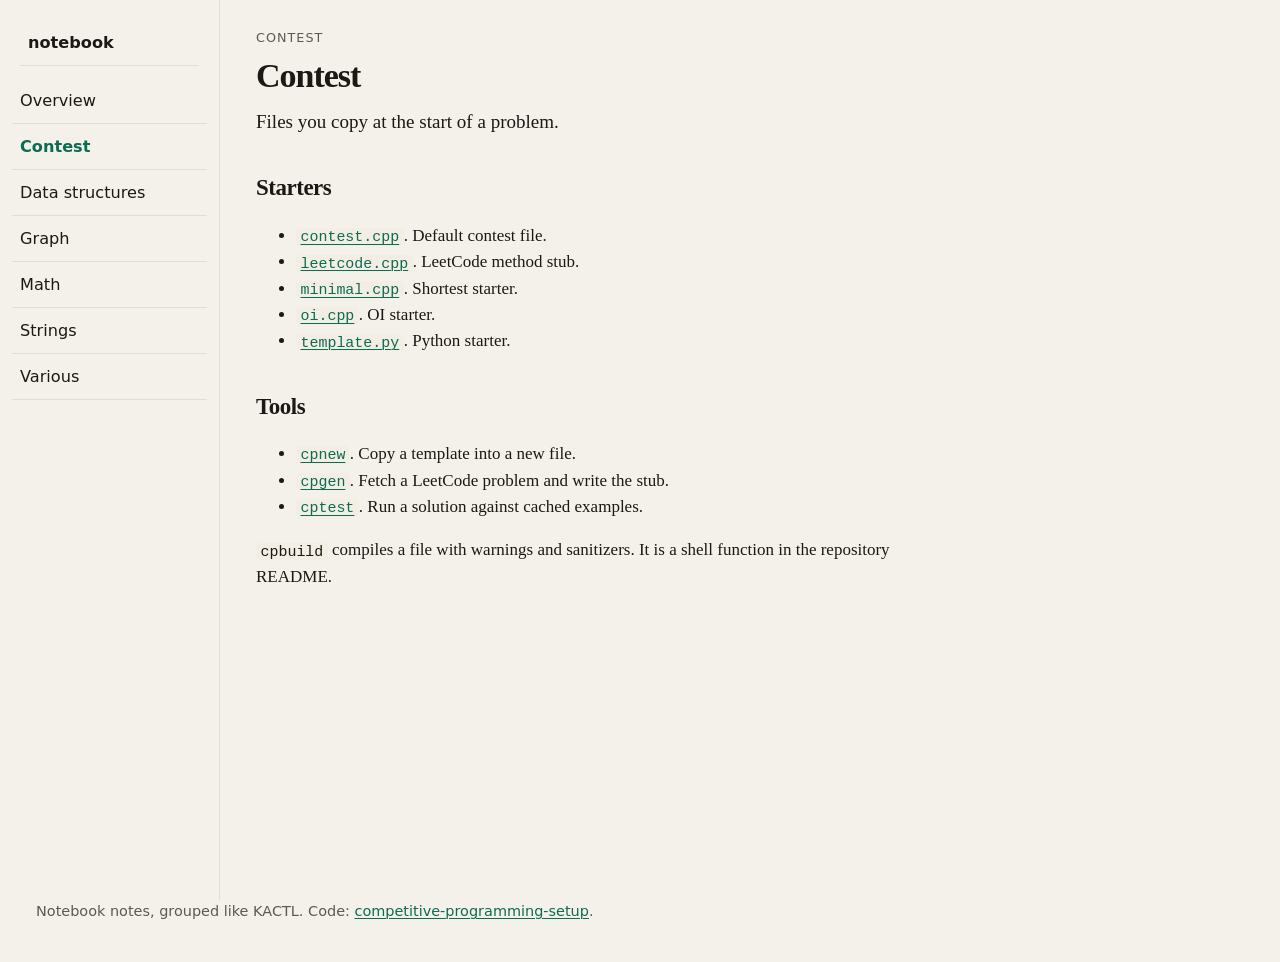
==== contest.html @ 5718ce4c "Group notebook topics like KACTL and tag each one with its level. Co-authored-by: Cursor <cursoragen" ====
<!DOCTYPE html>
<html lang="en">
<head>
<meta charset="utf-8">
<meta name="viewport" content="width=device-width, initial-scale=1">
<title>Contest — notebook</title>
<meta name="description" content="Starters and the cpnew, cpgen, and cptest tools.">
<link rel="stylesheet" href="style.css">
</head>
<body>
<a class="skip" href="#content">Skip to content</a>
<header class="top">
  <a class="brand" href="index.html">notebook</a>
  <label class="nav-button" for="nav-toggle">Menu</label>
</header>
<input id="nav-toggle" class="nav-toggle" type="checkbox">
<div class="layout">
<nav class="nav">
<a class="brand-desk" href="index.html">notebook</a><a href="index.html">Overview</a><a href="contest.html" aria-current="page">Contest</a><a href="data-structures.html">Data structures</a><a href="graph.html">Graph</a><a href="math.html">Math</a><a href="strings.html">Strings</a><a href="various.html">Various</a>
</nav>
<main id="content">
<p class="kicker">contest</p>
<h1>Contest</h1>
<p class="lede">Files you copy at the start of a problem.</p>
<h2>Starters</h2>
<ul>
<li><a href="https://github.com/lamng3/competitive-programming-setup/blob/main/templates/contest.cpp"><code>contest.cpp</code></a>. Default contest file.</li>
<li><a href="https://github.com/lamng3/competitive-programming-setup/blob/main/templates/leetcode.cpp"><code>leetcode.cpp</code></a>. LeetCode method stub.</li>
<li><a href="https://github.com/lamng3/competitive-programming-setup/blob/main/templates/minimal.cpp"><code>minimal.cpp</code></a>. Shortest starter.</li>
<li><a href="https://github.com/lamng3/competitive-programming-setup/blob/main/templates/oi.cpp"><code>oi.cpp</code></a>. OI starter.</li>
<li><a href="https://github.com/lamng3/competitive-programming-setup/blob/main/python/template.py"><code>template.py</code></a>. Python starter.</li>
</ul>
<h2>Tools</h2>
<ul>
<li><a href="https://github.com/lamng3/competitive-programming-setup/blob/main/tools/cpnew.py"><code>cpnew</code></a>. Copy a template into a new file.</li>
<li><a href="https://github.com/lamng3/competitive-programming-setup/blob/main/tools/cpgen.py"><code>cpgen</code></a>. Fetch a LeetCode problem and write the stub.</li>
<li><a href="https://github.com/lamng3/competitive-programming-setup/blob/main/tools/cptest.py"><code>cptest</code></a>. Run a solution against cached examples.</li>
</ul>
<p><code>cpbuild</code> compiles a file with warnings and sanitizers. It is a shell function in the repository README.</p>

</main>
</div>
<footer class="site">Notebook notes, grouped like KACTL. Code: <a href="https://github.com/lamng3/competitive-programming-setup">competitive-programming-setup</a>.</footer>
</body>
</html>
---- style.css ----
:root {
  --bg: #f4f1ea;
  --paper: #fffcf7;
  --ink: #1b1916;
  --muted: #5e584e;
  --line: #e3dcd0;
  --accent: #0c6b52;
  --accent-ink: #084838;
  --today-bg: #e5f3ec;
  --today-ink: #0d4a36;
  --next-bg: #f8efe0;
  --next-ink: #6a4a12;
  --read-bg: #e8eef6;
  --read-ink: #1d3a5f;
  --code: #f3eee4;
  --shadow: 0 1px 0 rgba(28, 25, 21, 0.04);
  font-size: 17px;
}

* { box-sizing: border-box; }

html { scroll-behavior: smooth; }

body {
  margin: 0;
  background: var(--bg);
  color: var(--ink);
  font-family: "Iowan Old Style", "Palatino Linotype", Palatino, Georgia, serif;
  line-height: 1.55;
}

a { color: var(--accent); text-decoration-thickness: 1px; text-underline-offset: 0.15em; }
a:hover { color: var(--accent-ink); }

.skip {
  position: absolute;
  left: -999px;
  top: 0;
}
.skip:focus { left: 8px; top: 8px; background: var(--paper); padding: 8px; z-index: 5; }

.top {
  position: sticky;
  top: 0;
  z-index: 2;
  display: flex;
  align-items: center;
  gap: 12px;
  padding: 12px 16px;
  background: rgba(244, 241, 234, 0.94);
  border-bottom: 1px solid var(--line);
  backdrop-filter: blur(8px);
}

.brand {
  font-family: ui-sans-serif, system-ui, sans-serif;
  font-weight: 700;
  letter-spacing: -0.03em;
  color: var(--ink);
  text-decoration: none;
  font-size: 1.05rem;
}

.nav-toggle { display: none; }

.nav-button {
  margin-left: auto;
  font-family: ui-sans-serif, system-ui, sans-serif;
  font-size: 0.85rem;
  border: 1px solid var(--line);
  background: var(--paper);
  border-radius: 999px;
  padding: 6px 12px;
  cursor: pointer;
}

.nav {
  display: none;
  position: absolute;
  top: 100%;
  left: 0;
  right: 0;
  background: var(--paper);
  border-bottom: 1px solid var(--line);
  padding: 8px 12px 16px;
  max-height: 70vh;
  overflow: auto;
}

.nav a {
  display: block;
  padding: 10px 8px;
  color: var(--ink);
  text-decoration: none;
  font-family: ui-sans-serif, system-ui, sans-serif;
  font-size: 0.95rem;
  border-bottom: 1px solid var(--line);
}

.nav a[aria-current="page"] { color: var(--accent); font-weight: 650; }

@media (max-width: 959px) {
  #nav-toggle:checked ~ .layout .nav {
    display: block;
    position: static;
    max-height: none;
    border-bottom: 1px solid var(--line);
  }
}

.search {
  display: block;
  width: calc(100% - 16px);
  margin: 8px;
  padding: 10px 12px;
  border: 1px solid var(--line);
  border-radius: 10px;
  font: inherit;
  font-family: ui-sans-serif, system-ui, sans-serif;
  font-size: 1rem;
  background: var(--bg);
}

.layout {
  display: block;
}

main {
  max-width: 40rem;
  margin: 0 auto;
  padding: 28px 18px 72px;
}

.kicker {
  font-family: ui-sans-serif, system-ui, sans-serif;
  font-size: 0.75rem;
  letter-spacing: 0.08em;
  text-transform: uppercase;
  color: var(--muted);
  margin: 0 0 8px;
}

h1 {
  font-size: 2rem;
  line-height: 1.15;
  letter-spacing: -0.03em;
  margin: 0 0 12px;
}

.lede { font-size: 1.12rem; margin-top: 0; }

h2 {
  font-size: 1.35rem;
  letter-spacing: -0.02em;
  margin: 2rem 0 0.6rem;
  scroll-margin-top: 72px;
}

h3 {
  font-size: 1.08rem;
  margin: 1.4rem 0 0.4rem;
  scroll-margin-top: 72px;
}

p, li { overflow-wrap: anywhere; }

.toc {
  background: var(--paper);
  border: 1px solid var(--line);
  border-radius: 12px;
  padding: 12px 14px;
  margin: 18px 0 8px;
  box-shadow: var(--shadow);
}

.toc strong {
  display: block;
  font-family: ui-sans-serif, system-ui, sans-serif;
  font-size: 0.75rem;
  letter-spacing: 0.06em;
  text-transform: uppercase;
  color: var(--muted);
  margin-bottom: 6px;
}

.toc ol { margin: 0; padding-left: 1.2rem; }
.toc li { margin: 4px 0; }
.toc a { text-decoration: none; }

.callout {
  border-radius: 12px;
  padding: 12px 14px;
  margin: 14px 0;
}

.callout p:first-child { margin-top: 0; }
.callout p:last-child { margin-bottom: 0; }

.callout .label {
  font-family: ui-sans-serif, system-ui, sans-serif;
  font-size: 0.72rem;
  letter-spacing: 0.08em;
  text-transform: uppercase;
  font-weight: 700;
  display: block;
  margin-bottom: 4px;
}

.callout.today { background: var(--today-bg); color: var(--today-ink); }
.callout.next { background: var(--next-bg); color: var(--next-ink); }
.callout.read { background: var(--read-bg); color: var(--read-ink); }

pre {
  background: var(--code);
  border: 1px solid var(--line);
  border-radius: 12px;
  padding: 12px 14px;
  overflow-x: auto;
  font-size: 0.86rem;
  line-height: 1.45;
}

code {
  font-family: "SF Mono", ui-monospace, Menlo, Consolas, monospace;
  font-size: 0.88em;
}

p code, li code {
  background: var(--code);
  padding: 0.05em 0.3em;
  border-radius: 4px;
}

table {
  width: 100%;
  border-collapse: collapse;
  font-family: ui-sans-serif, system-ui, sans-serif;
  font-size: 0.92rem;
  display: block;
  overflow-x: auto;
}

th, td {
  text-align: left;
  vertical-align: top;
  border-bottom: 1px solid var(--line);
  padding: 8px 10px 8px 0;
}

.cards { display: grid; gap: 10px; margin: 16px 0; }

.card {
  display: block;
  background: var(--paper);
  border: 1px solid var(--line);
  border-radius: 12px;
  padding: 12px 14px;
  text-decoration: none;
  color: inherit;
}

.card strong { display: block; color: var(--ink); }
.card span { color: var(--muted); font-size: 0.95rem; }

.tag {
  font-family: ui-sans-serif, system-ui, sans-serif;
  font-size: 0.72rem;
  letter-spacing: 0.04em;
  font-weight: 500;
  color: var(--muted);
  border: 1px solid var(--line);
  border-radius: 999px;
  padding: 0.05rem 0.45rem;
  margin-left: 0.35rem;
  vertical-align: middle;
}

footer.site {
  max-width: 40rem;
  margin: 0 auto;
  padding: 0 18px 40px;
  color: var(--muted);
  font-family: ui-sans-serif, system-ui, sans-serif;
  font-size: 0.85rem;
}

#results { list-style: none; padding: 0; }
#results li { margin: 8px 0; }

@media (min-width: 960px) {
  .nav-button { display: none; }
  .layout { display: grid; grid-template-columns: 220px 1fr; }
  .nav {
    display: block;
    position: sticky;
    top: 0;
    height: 100vh;
    max-height: none;
    overflow: auto;
    border-right: 1px solid var(--line);
    border-bottom: 0;
    background: transparent;
    padding: 20px 12px;
  }
  .top { display: none; }
  .nav .brand-desk {
    display: block;
    font-family: ui-sans-serif, system-ui, sans-serif;
    font-weight: 700;
    color: var(--ink);
    text-decoration: none;
    margin: 0 8px 12px;
  }
  main, footer.site { margin: 0; max-width: 44rem; padding-left: 36px; padding-right: 28px; }
  table { display: table; }
}

@media (max-width: 959px) {
  .nav .brand-desk { display: none; }
}
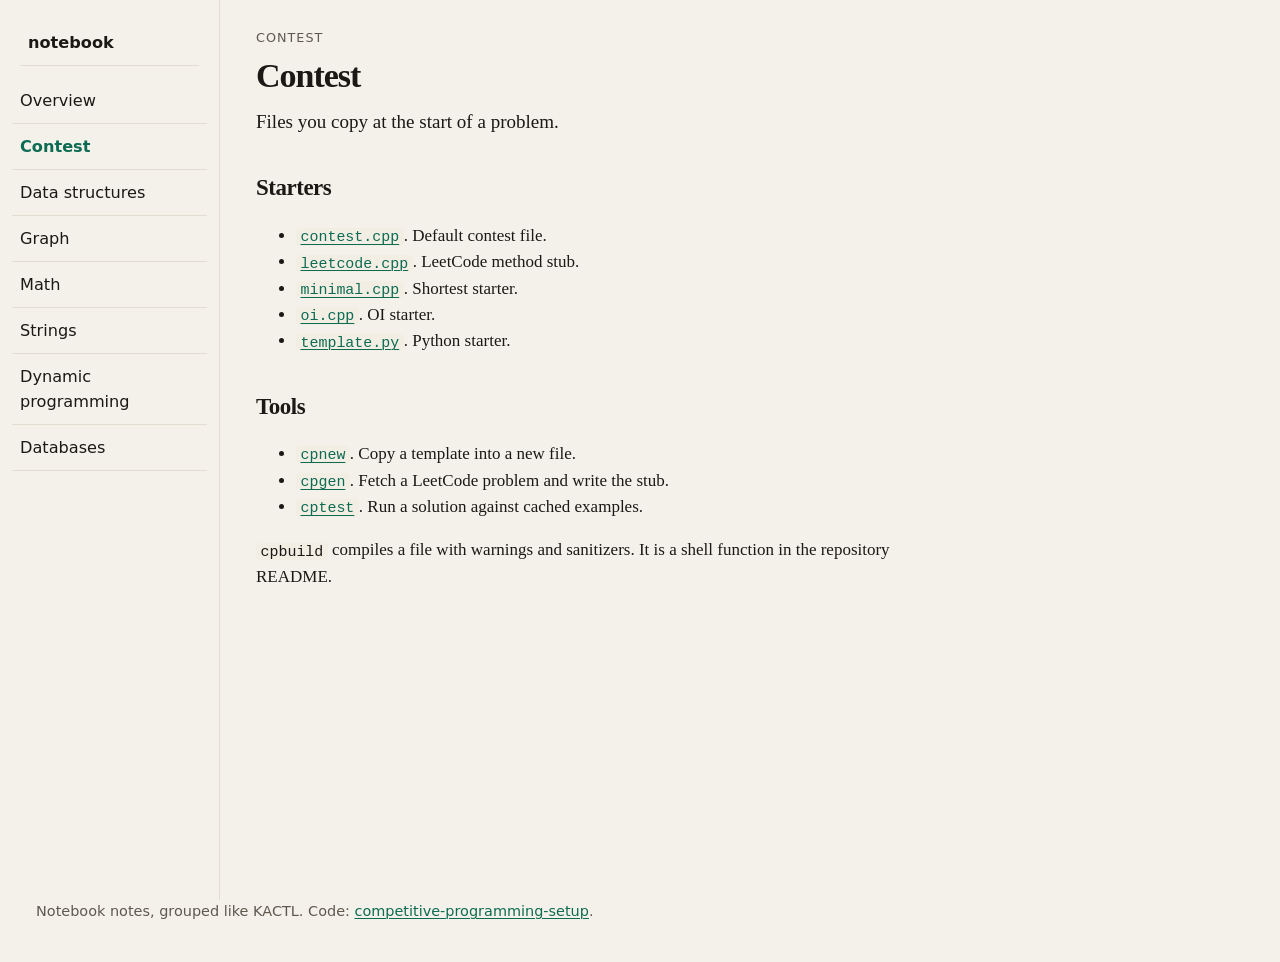
==== commit 0753f462: "Replace Various with Dynamic programming and Databases. Co-authored-by: Cursor <cursoragent@cursor.c" ====
--- a/contest.html
+++ b/contest.html
@@ -16,7 +16,7 @@
 <input id="nav-toggle" class="nav-toggle" type="checkbox">
 <div class="layout">
 <nav class="nav">
-<a class="brand-desk" href="index.html">notebook</a><a href="index.html">Overview</a><a href="contest.html" aria-current="page">Contest</a><a href="data-structures.html">Data structures</a><a href="graph.html">Graph</a><a href="math.html">Math</a><a href="strings.html">Strings</a><a href="various.html">Various</a>
+<a class="brand-desk" href="index.html">notebook</a><a href="index.html">Overview</a><a href="contest.html" aria-current="page">Contest</a><a href="data-structures.html">Data structures</a><a href="graph.html">Graph</a><a href="math.html">Math</a><a href="strings.html">Strings</a><a href="dynamic-programming.html">Dynamic programming</a><a href="databases.html">Databases</a>
 </nav>
 <main id="content">
 <p class="kicker">contest</p>
--- a/style.css
+++ b/style.css
@@ -264,14 +264,14 @@
 
 .tag {
   font-family: ui-sans-serif, system-ui, sans-serif;
-  font-size: 0.72rem;
-  letter-spacing: 0.04em;
-  font-weight: 500;
-  color: var(--muted);
-  border: 1px solid var(--line);
-  border-radius: 999px;
-  padding: 0.05rem 0.45rem;
-  margin-left: 0.35rem;
+  font-size: 0.78rem;
+  letter-spacing: 0.01em;
+  font-weight: 650;
+  color: var(--accent-ink);
+  background: var(--today-bg);
+  border-radius: 4px;
+  padding: 0.08rem 0.4rem;
+  margin-left: 0.45rem;
   vertical-align: middle;
 }
 
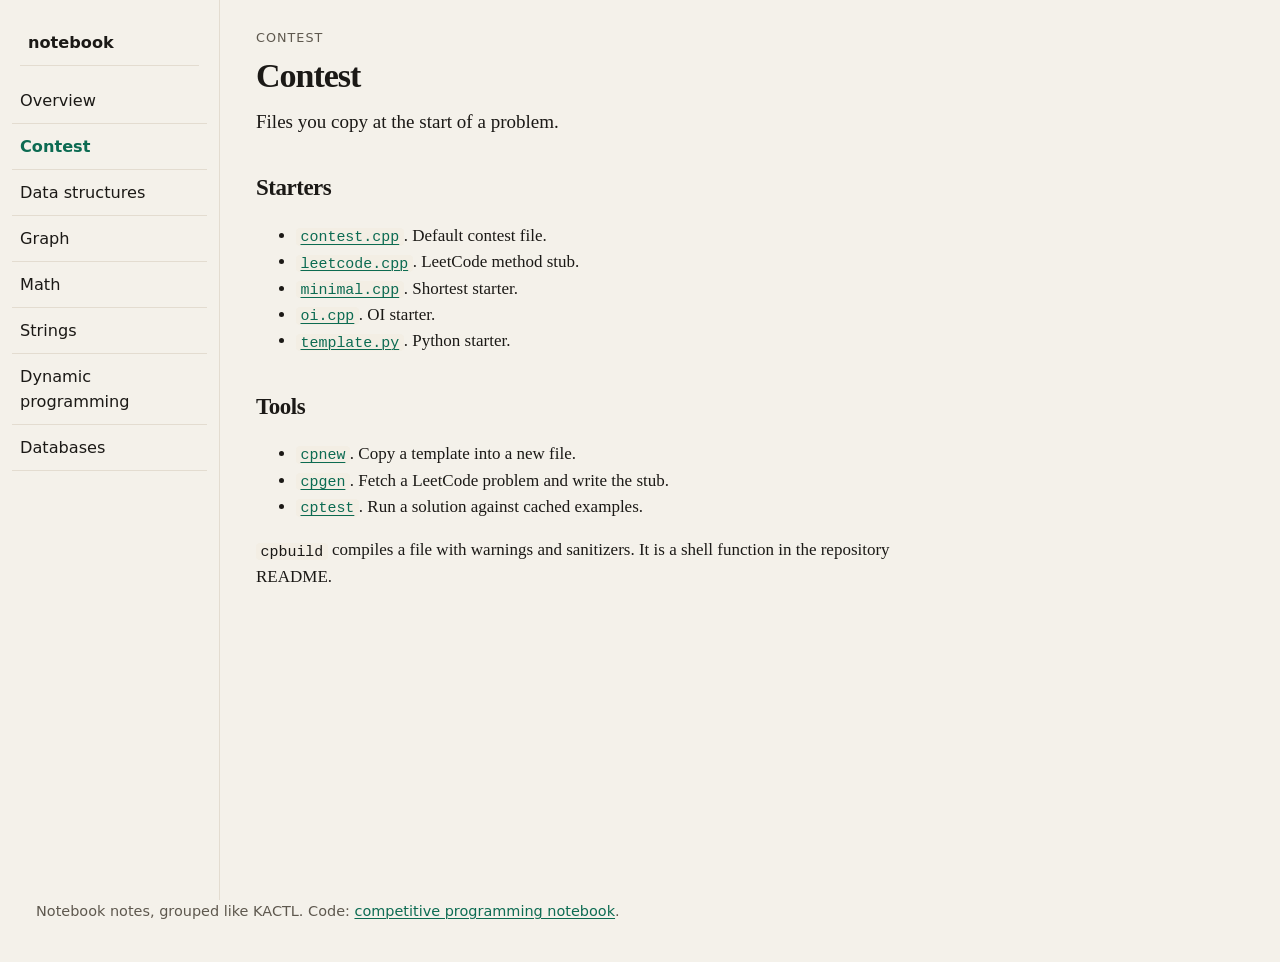
==== commit 8a3b7a65: "Point the notes at the competitive programming notebook. Co-authored-by: Cursor <cursoragent@cursor." ====
--- a/contest.html
+++ b/contest.html
@@ -24,22 +24,22 @@
 <p class="lede">Files you copy at the start of a problem.</p>
 <h2>Starters</h2>
 <ul>
-<li><a href="https://github.com/lamng3/competitive-programming-setup/blob/main/templates/contest.cpp"><code>contest.cpp</code></a>. Default contest file.</li>
-<li><a href="https://github.com/lamng3/competitive-programming-setup/blob/main/templates/leetcode.cpp"><code>leetcode.cpp</code></a>. LeetCode method stub.</li>
-<li><a href="https://github.com/lamng3/competitive-programming-setup/blob/main/templates/minimal.cpp"><code>minimal.cpp</code></a>. Shortest starter.</li>
-<li><a href="https://github.com/lamng3/competitive-programming-setup/blob/main/templates/oi.cpp"><code>oi.cpp</code></a>. OI starter.</li>
-<li><a href="https://github.com/lamng3/competitive-programming-setup/blob/main/python/template.py"><code>template.py</code></a>. Python starter.</li>
+<li><a href="https://github.com/lamng3/competitive-programming-notebook/blob/main/templates/contest.cpp"><code>contest.cpp</code></a>. Default contest file.</li>
+<li><a href="https://github.com/lamng3/competitive-programming-notebook/blob/main/templates/leetcode.cpp"><code>leetcode.cpp</code></a>. LeetCode method stub.</li>
+<li><a href="https://github.com/lamng3/competitive-programming-notebook/blob/main/templates/minimal.cpp"><code>minimal.cpp</code></a>. Shortest starter.</li>
+<li><a href="https://github.com/lamng3/competitive-programming-notebook/blob/main/templates/oi.cpp"><code>oi.cpp</code></a>. OI starter.</li>
+<li><a href="https://github.com/lamng3/competitive-programming-notebook/blob/main/python/template.py"><code>template.py</code></a>. Python starter.</li>
 </ul>
 <h2>Tools</h2>
 <ul>
-<li><a href="https://github.com/lamng3/competitive-programming-setup/blob/main/tools/cpnew.py"><code>cpnew</code></a>. Copy a template into a new file.</li>
-<li><a href="https://github.com/lamng3/competitive-programming-setup/blob/main/tools/cpgen.py"><code>cpgen</code></a>. Fetch a LeetCode problem and write the stub.</li>
-<li><a href="https://github.com/lamng3/competitive-programming-setup/blob/main/tools/cptest.py"><code>cptest</code></a>. Run a solution against cached examples.</li>
+<li><a href="https://github.com/lamng3/competitive-programming-notebook/blob/main/tools/cpnew.py"><code>cpnew</code></a>. Copy a template into a new file.</li>
+<li><a href="https://github.com/lamng3/competitive-programming-notebook/blob/main/tools/cpgen.py"><code>cpgen</code></a>. Fetch a LeetCode problem and write the stub.</li>
+<li><a href="https://github.com/lamng3/competitive-programming-notebook/blob/main/tools/cptest.py"><code>cptest</code></a>. Run a solution against cached examples.</li>
 </ul>
 <p><code>cpbuild</code> compiles a file with warnings and sanitizers. It is a shell function in the repository README.</p>
 
 </main>
 </div>
-<footer class="site">Notebook notes, grouped like KACTL. Code: <a href="https://github.com/lamng3/competitive-programming-setup">competitive-programming-setup</a>.</footer>
+<footer class="site">Notebook notes, grouped like KACTL. Code: <a href="https://github.com/lamng3/competitive-programming-notebook">competitive programming notebook</a>.</footer>
 </body>
 </html>
